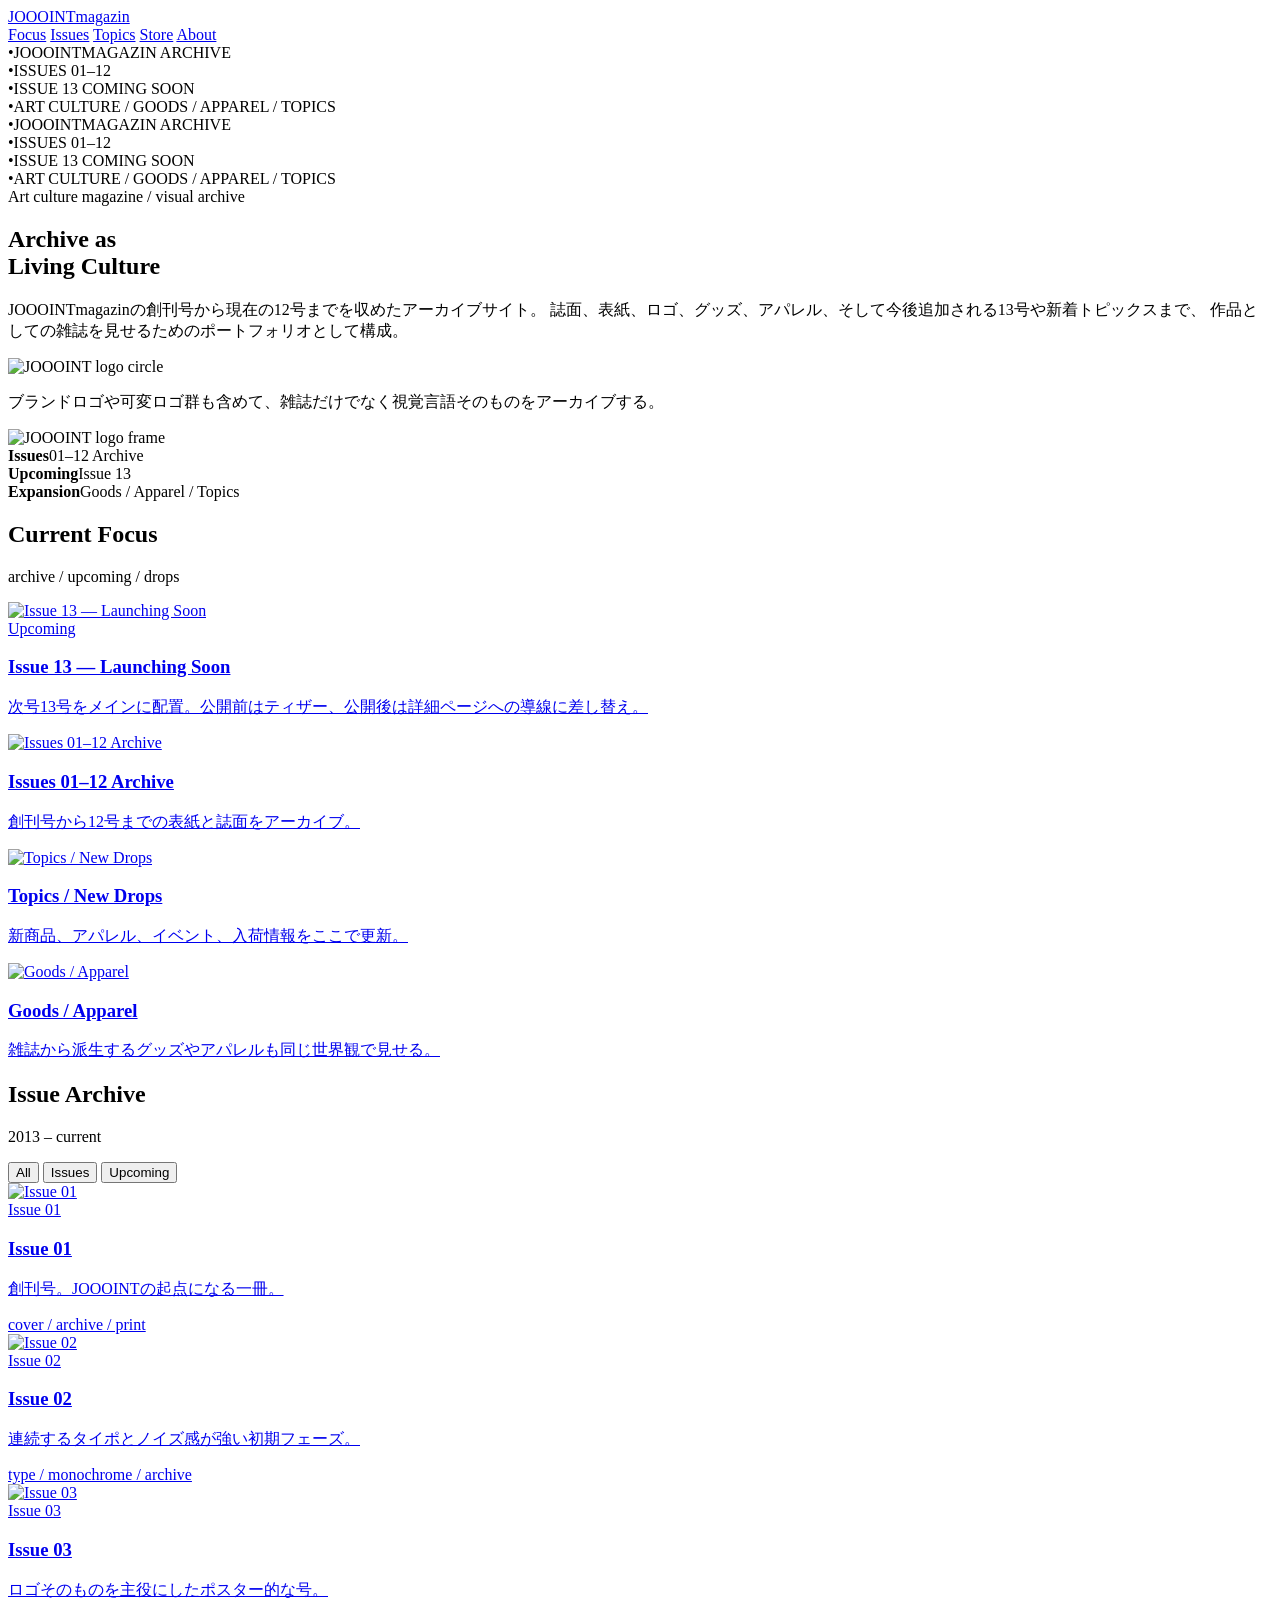
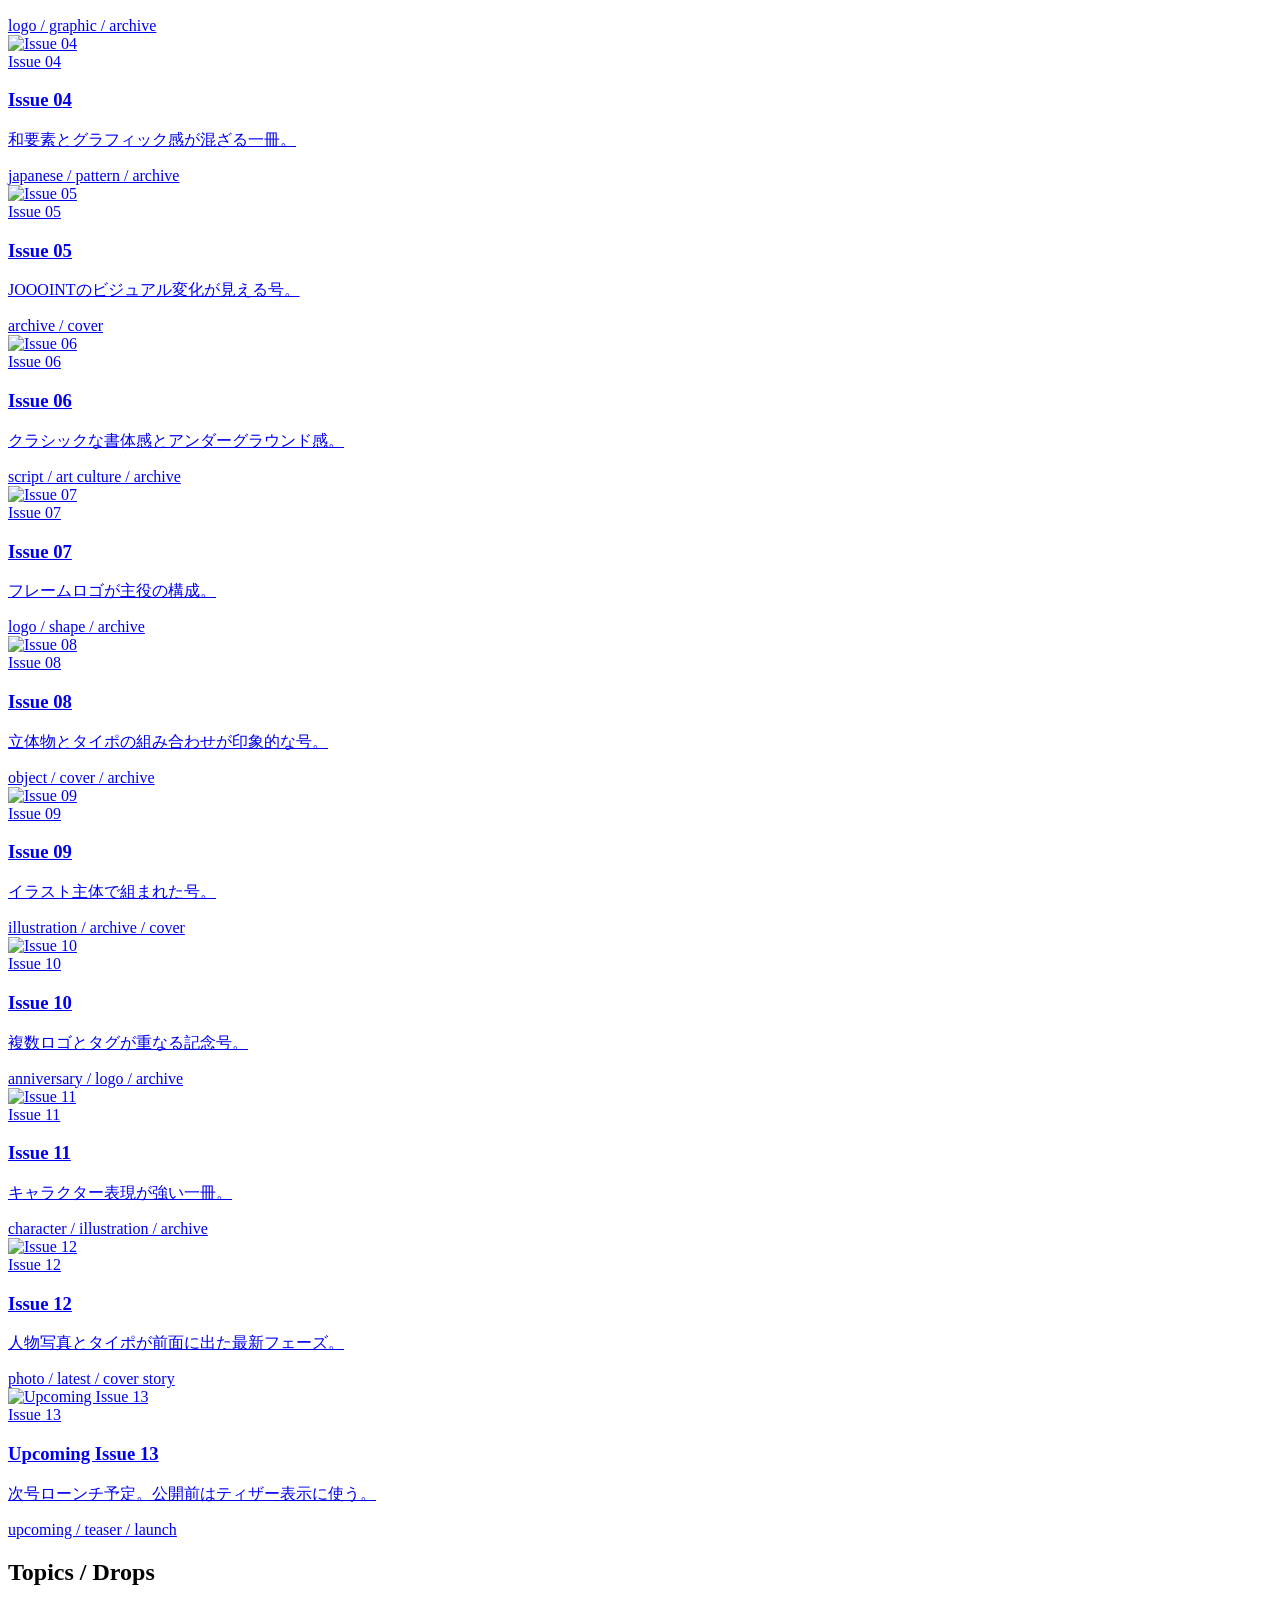
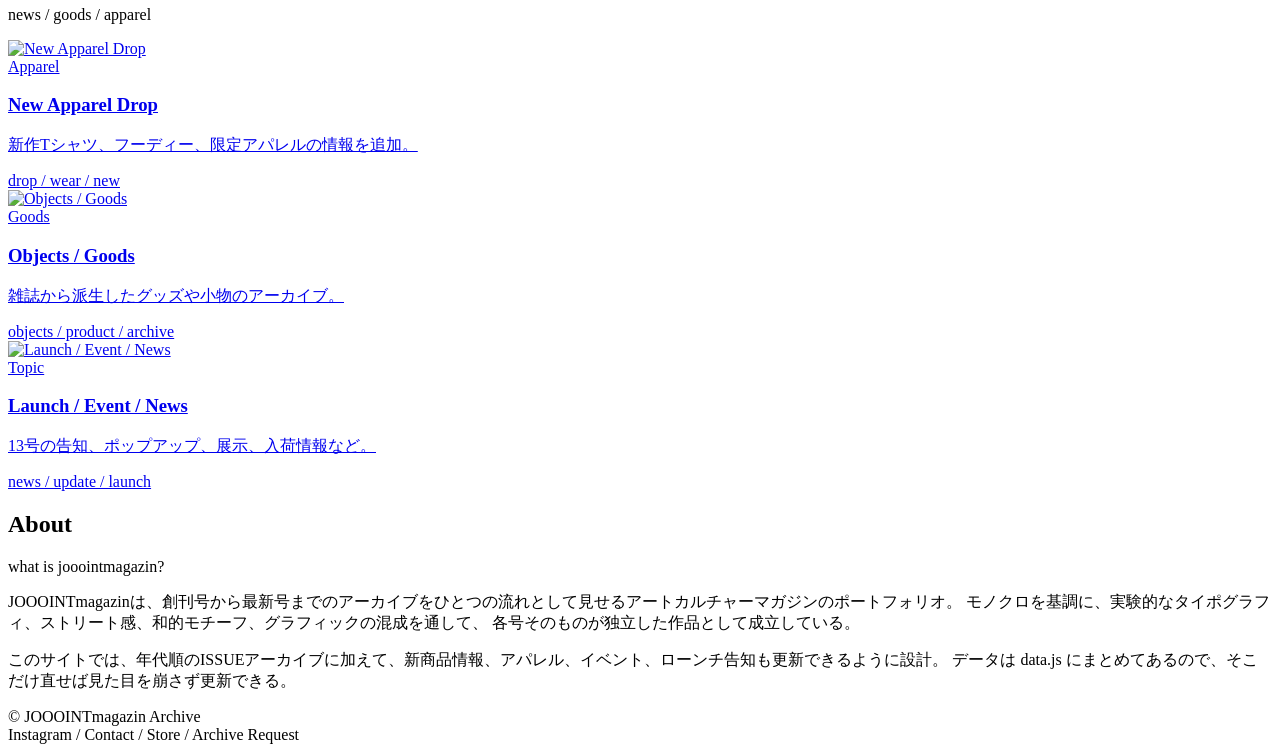
==== index.html @ 56cccdaa "Create index.html" ====
<!DOCTYPE html>
<html lang="ja">
<head>
  <meta charset="UTF-8" />
  <meta name="viewport" content="width=device-width, initial-scale=1.0" />
  <title>JOOOINTmagazin</title>
  <link rel="stylesheet" href="styles.css" />
</head>
<body>
  <div class="site-shell">
    <header>
      <div class="nav">
        <a href="index.html" class="logo-text">JOOOINTmagazin</a>
        <nav class="nav-links">
          <a href="#focus">Focus</a>
          <a href="#issues">Issues</a>
          <a href="#topics">Topics</a>
          <a href="store.html">Store</a>
          <a href="#about">About</a>
        </nav>
      </div>
    </header>

    <main id="top">
      <section class="ticker">
        <div class="ticker-track">
          <div class="ticker-item"><span>•</span>JOOOINTMAGAZIN ARCHIVE</div>
          <div class="ticker-item"><span>•</span>ISSUES 01–12</div>
          <div class="ticker-item"><span>•</span>ISSUE 13 COMING SOON</div>
          <div class="ticker-item"><span>•</span>ART CULTURE / GOODS / APPAREL / TOPICS</div>
          <div class="ticker-item"><span>•</span>JOOOINTMAGAZIN ARCHIVE</div>
          <div class="ticker-item"><span>•</span>ISSUES 01–12</div>
          <div class="ticker-item"><span>•</span>ISSUE 13 COMING SOON</div>
          <div class="ticker-item"><span>•</span>ART CULTURE / GOODS / APPAREL / TOPICS</div>
        </div>
      </section>

      <section class="hero reveal">
        <div>
          <div class="eyebrow">Art culture magazine / visual archive</div>
          <h1>Archive as<br>Living Culture</h1>
          <p>
            JOOOINTmagazinの創刊号から現在の12号までを収めたアーカイブサイト。
            誌面、表紙、ロゴ、グッズ、アパレル、そして今後追加される13号や新着トピックスまで、
            作品としての雑誌を見せるためのポートフォリオとして構成。
          </p>
        </div>

        <div class="hero-subgrid">
          <div class="panel">
            <img src="IMG_2910.JPG" alt="JOOOINT logo circle">
            <div class="panel-body">
              <p>ブランドロゴや可変ロゴ群も含めて、雑誌だけでなく視覚言語そのものをアーカイブする。</p>
            </div>
          </div>
          <div class="panel">
            <img src="IMG_9095.JPG" alt="JOOOINT logo frame">
            <div class="panel-meta">
              <div><strong>Issues</strong>01–12 Archive</div>
              <div><strong>Upcoming</strong>Issue 13</div>
              <div><strong>Expansion</strong>Goods / Apparel / Topics</div>
            </div>
          </div>
        </div>
      </section>

      <section class="section reveal" id="focus">
        <div class="section-head">
          <h2>Current Focus</h2>
          <p>archive / upcoming / drops</p>
        </div>
        <div class="focus-grid">
          <a class="feature-card" id="feature-card" href="#">
            <img id="feature-image" src="" alt="featured image">
            <div class="feature-overlay">
              <div class="tag" id="feature-tag"></div>
              <h3 id="feature-title"></h3>
              <p id="feature-text"></p>
            </div>
          </a>
          <div class="side-stack" id="focus-side"></div>
        </div>
      </section>

      <section class="section reveal" id="issues">
        <div class="section-head">
          <h2>Issue Archive</h2>
          <p>2013 – current</p>
        </div>
        <div class="controls" id="issue-filters"></div>
        <div class="card-grid" id="issues-grid"></div>
      </section>

      <section class="section reveal" id="topics">
        <div class="section-head">
          <h2>Topics / Drops</h2>
          <p>news / goods / apparel</p>
        </div>
        <div class="card-grid" id="topics-grid"></div>
      </section>

      <section class="section reveal" id="about">
        <div class="section-head">
          <h2>About</h2>
          <p>what is jooointmagazin?</p>
        </div>
        <div class="about-grid">
          <p>
            JOOOINTmagazinは、創刊号から最新号までのアーカイブをひとつの流れとして見せるアートカルチャーマガジンのポートフォリオ。
            モノクロを基調に、実験的なタイポグラフィ、ストリート感、和的モチーフ、グラフィックの混成を通して、
            各号そのものが独立した作品として成立している。
          </p>
          <p>
            このサイトでは、年代順のISSUEアーカイブに加えて、新商品情報、アパレル、イベント、ローンチ告知も更新できるように設計。
            データは data.js にまとめてあるので、そこだけ直せば見た目を崩さず更新できる。
          </p>
        </div>
      </section>
    </main>

    <footer class="footer">
      <div>© JOOOINTmagazin Archive</div>
      <div>Instagram / Contact / Store / Archive Request</div>
    </footer>
  </div>

  <script src="data.js"></script>
  <script>
    const issueFilters = [
      { label: 'All', value: 'all' },
      { label: 'Issues', value: 'issue' },
      { label: 'Upcoming', value: 'upcoming' }
    ];

    function createArchiveCard(item, type = 'issue') {
      const label = type === 'issue' ? `Issue ${item.no}` : item.label;
      return `
        <a class="archive-card" href="${item.link || '#'}">
          <img src="${item.image}" alt="${item.title}">
          <div class="text">
            <div class="eyeline">${label}</div>
            <h3>${item.title}</h3>
            <p>${item.description}</p>
            <div class="meta">${item.meta}</div>
          </div>
        </a>
      `;
    }

    function renderFeatured() {
      const feature = siteData.featured;
      document.getElementById('feature-card').href = feature.link || '#';
      document.getElementById('feature-image').src = feature.image;
      document.getElementById('feature-image').alt = feature.title;
      document.getElementById('feature-tag').textContent = feature.tag;
      document.getElementById('feature-title').textContent = feature.title;
      document.getElementById('feature-text').textContent = feature.text;

      document.getElementById('focus-side').innerHTML = siteData.focusCards.map(card => `
        <a class="mini-card" href="${card.link || '#'}">
          <img src="${card.image}" alt="${card.title}">
          <div>
            <h3>${card.title}</h3>
            <p>${card.text}</p>
          </div>
        </a>
      `).join('');
    }

    function renderFilters(active = 'all') {
      const wrap = document.getElementById('issue-filters');
      wrap.innerHTML = issueFilters.map(filter => `
        <button class="filter-btn ${filter.value === active ? 'active' : ''}" data-filter="${filter.value}">
          ${filter.label}
        </button>
      `).join('');

      wrap.querySelectorAll('.filter-btn').forEach(btn => {
        btn.addEventListener('click', () => {
          renderFilters(btn.dataset.filter);
          renderIssues(btn.dataset.filter);
        });
      });
    }

    function renderIssues(filter = 'all') {
      const grid = document.getElementById('issues-grid');
      const filtered = filter === 'all'
        ? siteData.issues
        : siteData.issues.filter(item => item.category === filter);
      grid.innerHTML = filtered.map(item => createArchiveCard(item, 'issue')).join('');
    }

    function renderTopics() {
      document.getElementById('topics-grid').innerHTML = siteData.topics
        .map(item => createArchiveCard(item, 'topic'))
        .join('');
    }

    function initReveal() {
      const reveals = document.querySelectorAll('.reveal');
      const observer = new IntersectionObserver((entries) => {
        entries.forEach(entry => {
          if (entry.isIntersecting) entry.target.classList.add('visible');
        });
      }, { threshold: 0.12 });
      reveals.forEach(el => observer.observe(el));
    }

    renderFeatured();
    renderFilters();
    renderIssues();
    renderTopics();
    initReveal();
  </script>
</body>
</html>
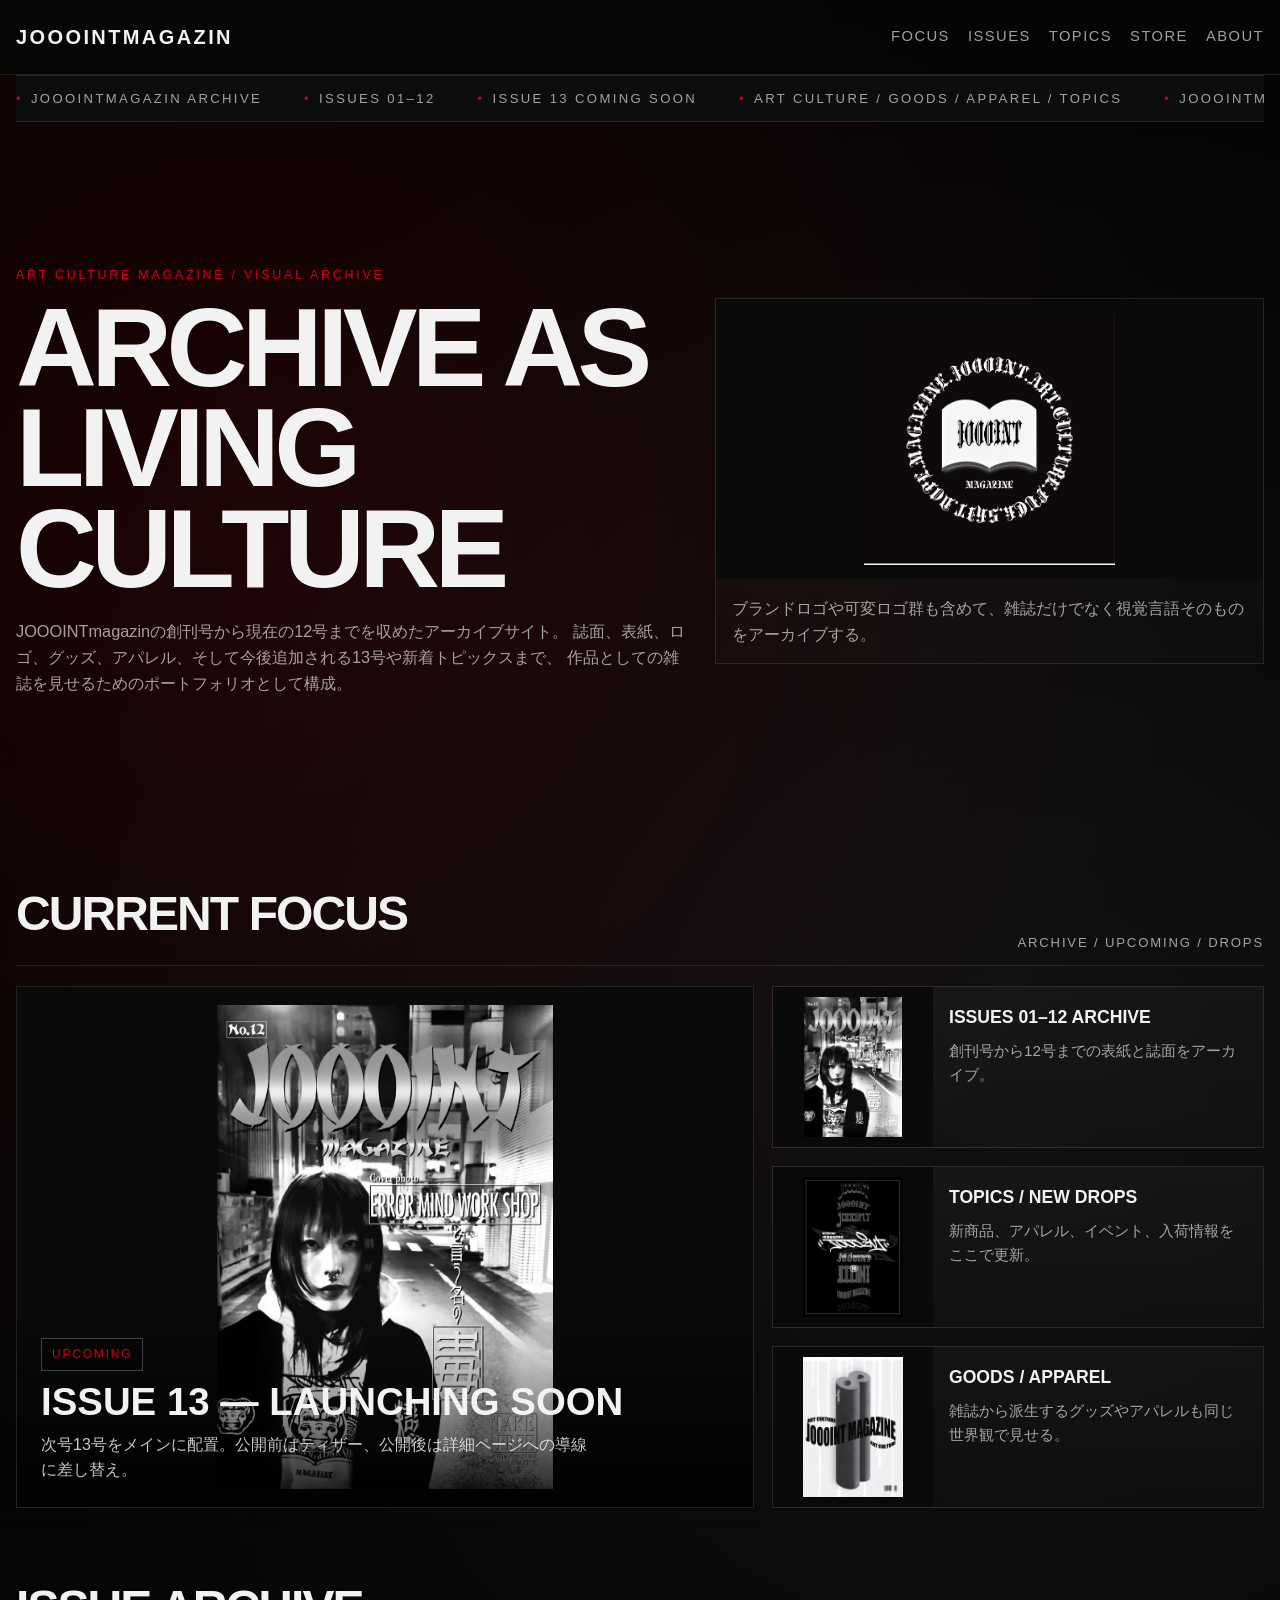
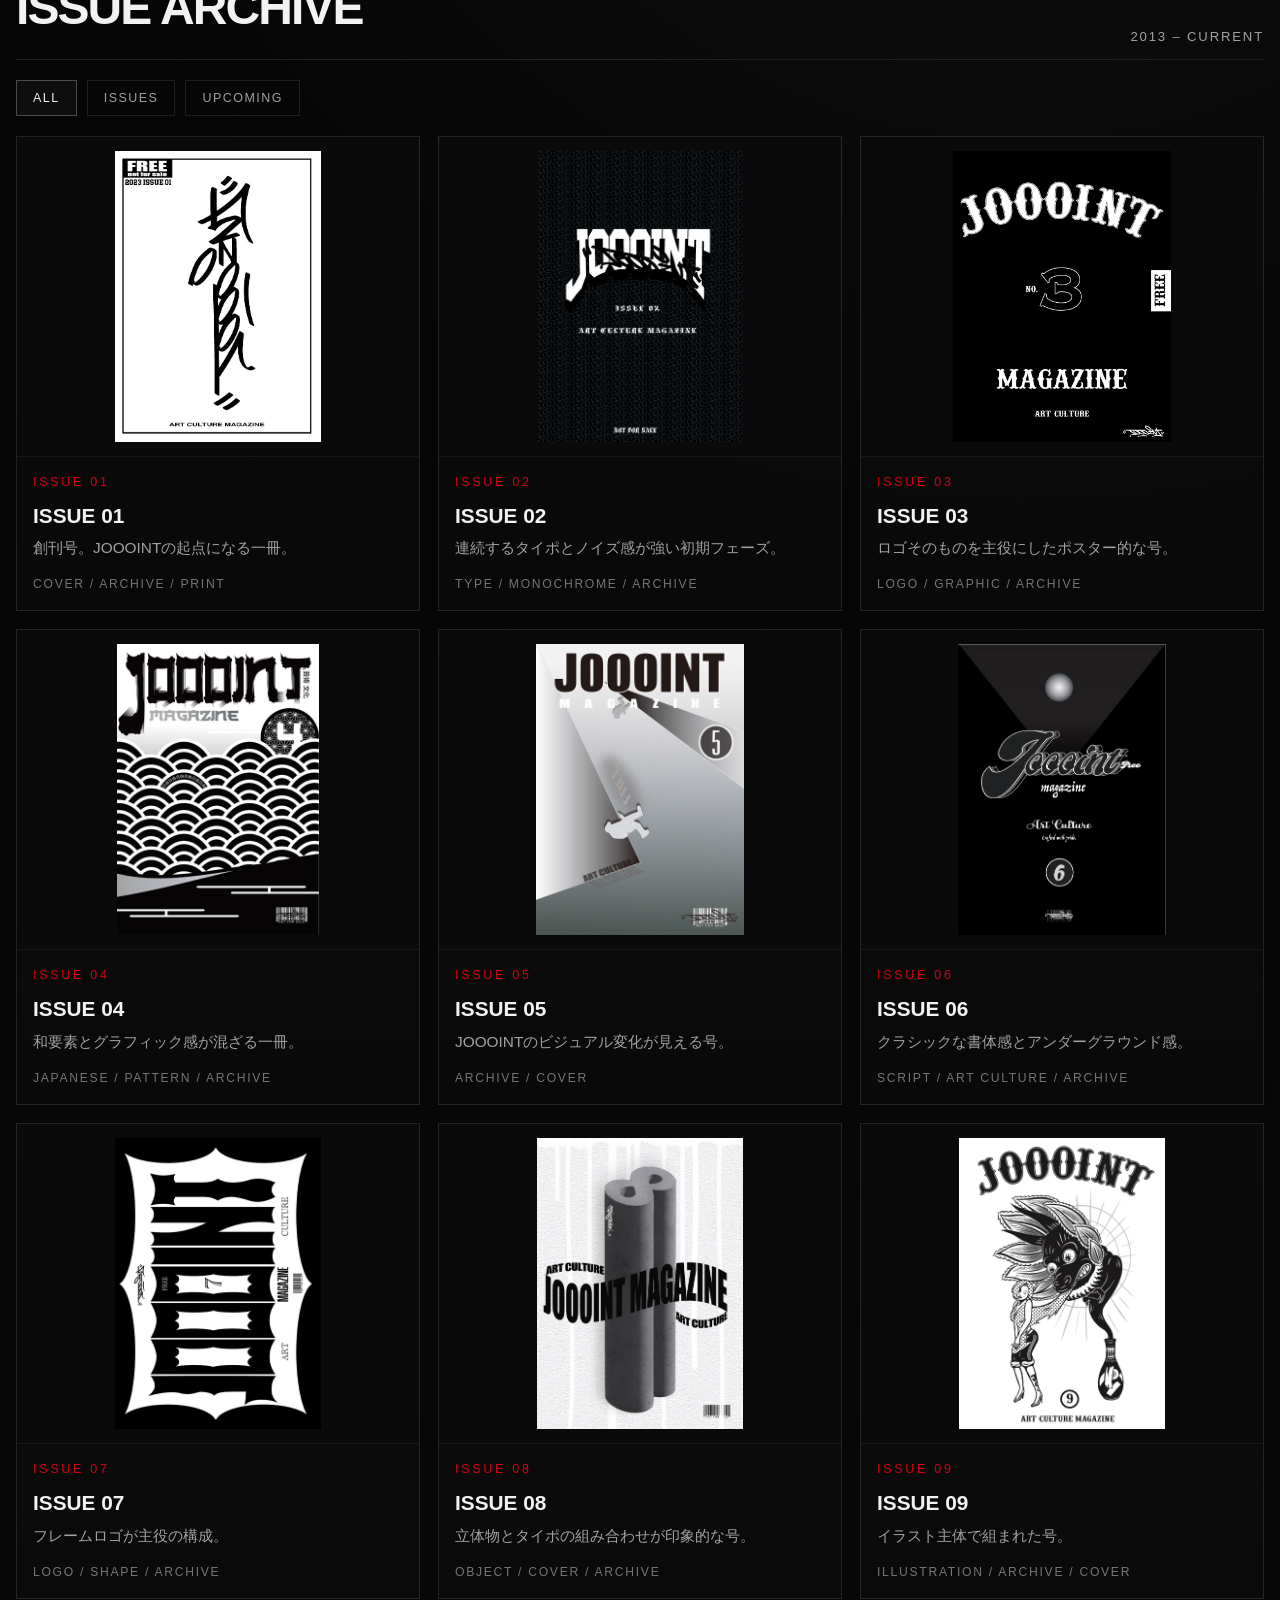
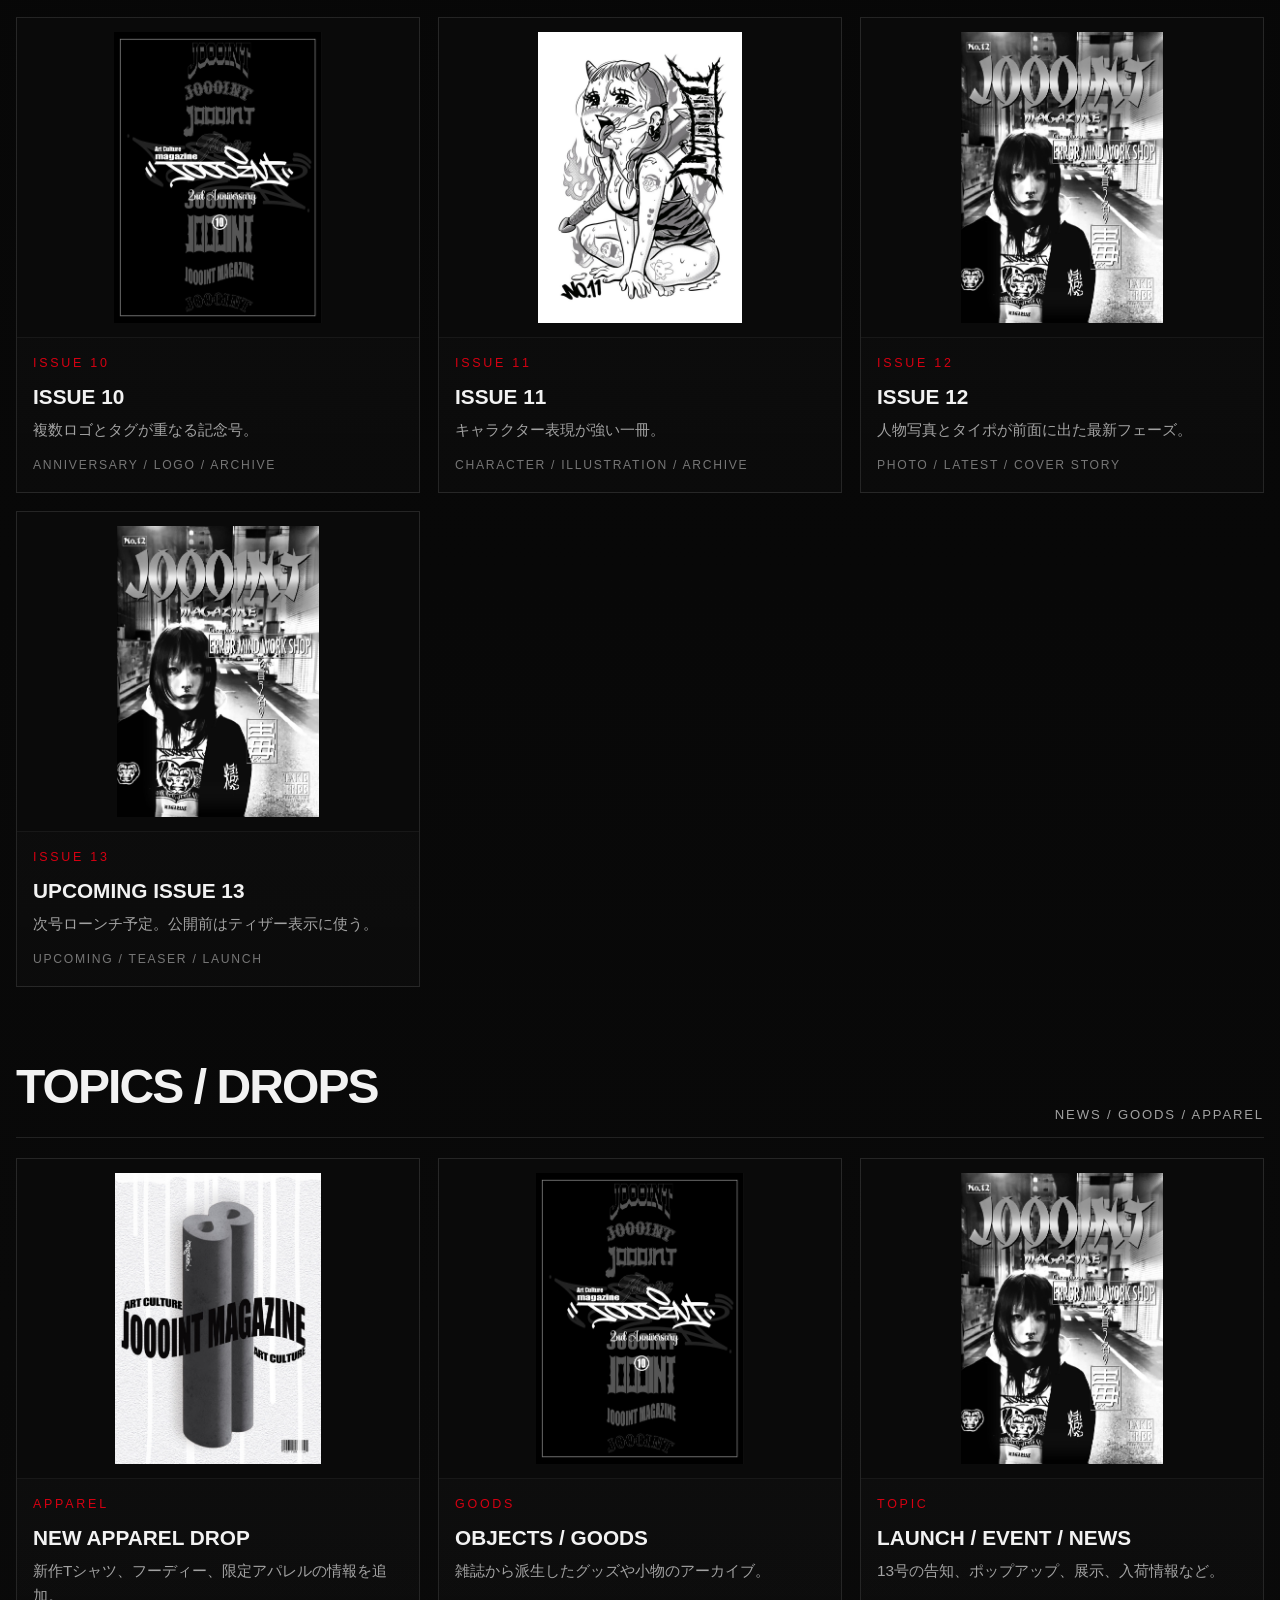
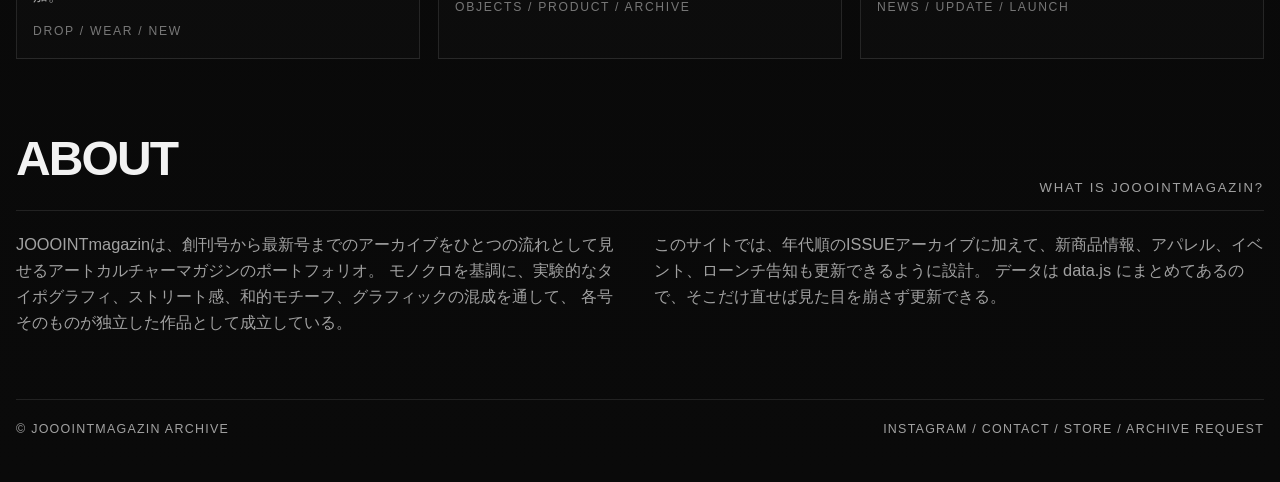
==== commit 7037cdfe: "Update index.html" ====
--- a/index.html
+++ b/index.html
@@ -53,14 +53,6 @@
               <p>ブランドロゴや可変ロゴ群も含めて、雑誌だけでなく視覚言語そのものをアーカイブする。</p>
             </div>
           </div>
-          <div class="panel">
-            <img src="IMG_9095.JPG" alt="JOOOINT logo frame">
-            <div class="panel-meta">
-              <div><strong>Issues</strong>01–12 Archive</div>
-              <div><strong>Upcoming</strong>Issue 13</div>
-              <div><strong>Expansion</strong>Goods / Apparel / Topics</div>
-            </div>
-          </div>
         </div>
       </section>
 
--- a/styles.css
+++ b/styles.css
@@ -0,0 +1,634 @@
+* {
+  box-sizing: border-box;
+  margin: 0;
+  padding: 0;
+}
+
+:root {
+  --bg: #070707;
+  --panel: #101010;
+  --panel-2: #151515;
+  --line: rgba(255,255,255,0.1);
+  --text: #f2f2f2;
+  --muted: rgba(255,255,255,0.62);
+  --accent: #d60012;
+}
+
+html {
+  scroll-behavior: smooth;
+}
+
+body {
+  font-family: Arial, Helvetica, sans-serif;
+  background:
+    radial-gradient(circle at 20% 10%, rgba(214,0,18,0.12), transparent 20%),
+    radial-gradient(circle at 80% 20%, rgba(255,255,255,0.05), transparent 25%),
+    linear-gradient(180deg, #030303 0%, #0a0a0a 100%);
+  color: var(--text);
+  line-height: 1.6;
+  overflow-x: hidden;
+}
+
+body::before {
+  content: "";
+  position: fixed;
+  inset: 0;
+  pointer-events: none;
+  background-image:
+    linear-gradient(rgba(255,255,255,0.02) 1px, transparent 1px),
+    linear-gradient(90deg, rgba(255,255,255,0.02) 1px, transparent 1px);
+  background-size: 28px 28px;
+  opacity: 0.22;
+}
+
+a {
+  color: inherit;
+  text-decoration: none;
+}
+
+img {
+  max-width: 100%;
+  display: block;
+}
+
+.site-shell {
+  position: relative;
+  z-index: 1;
+}
+
+header {
+  position: sticky;
+  top: 0;
+  z-index: 50;
+  backdrop-filter: blur(14px);
+  background: rgba(7,7,7,0.78);
+  border-bottom: 1px solid var(--line);
+}
+
+.nav {
+  width: min(1280px, calc(100% - 32px));
+  margin: 0 auto;
+  min-height: 74px;
+  display: flex;
+  align-items: center;
+  justify-content: space-between;
+  gap: 20px;
+}
+
+.logo-text {
+  font-size: 1.25rem;
+  font-weight: 800;
+  letter-spacing: 0.12em;
+  text-transform: uppercase;
+}
+
+.nav-links {
+  display: flex;
+  gap: 18px;
+  flex-wrap: wrap;
+}
+
+.nav-links a {
+  color: var(--muted);
+  font-size: 0.92rem;
+  text-transform: uppercase;
+  letter-spacing: 0.1em;
+  transition: color 0.25s ease;
+}
+
+.nav-links a:hover {
+  color: var(--text);
+}
+
+main,
+.store-content,
+.store-hero {
+  width: min(1280px, calc(100% - 32px));
+  margin: 0 auto;
+}
+
+.ticker {
+  overflow: hidden;
+  border-bottom: 1px solid var(--line);
+  border-top: 1px solid var(--line);
+  background: #0d0d0d;
+}
+
+.ticker-track {
+  display: flex;
+  gap: 42px;
+  width: max-content;
+  padding: 12px 0;
+  animation: tickerMove 28s linear infinite;
+}
+
+.ticker-item {
+  font-size: 0.82rem;
+  letter-spacing: 0.18em;
+  text-transform: uppercase;
+  color: var(--muted);
+  white-space: nowrap;
+}
+
+.ticker-item span {
+  color: var(--accent);
+  margin-right: 8px;
+}
+
+@keyframes tickerMove {
+  from { transform: translateX(0); }
+  to { transform: translateX(-50%); }
+}
+
+.hero {
+  min-height: 78vh;
+  display: grid;
+  grid-template-columns: 1.1fr 0.9fr;
+  gap: 28px;
+  align-items: center;
+  padding: 72px 0 56px;
+}
+
+.eyebrow,
+.eyeline,
+.product-kicker {
+  color: var(--accent);
+  font-size: 0.78rem;
+  letter-spacing: 0.22em;
+  text-transform: uppercase;
+  margin-bottom: 12px;
+}
+
+.hero h1,
+.store-hero h1 {
+  font-size: clamp(3rem, 9vw, 7rem);
+  line-height: 0.9;
+  letter-spacing: -0.05em;
+  text-transform: uppercase;
+  margin-bottom: 18px;
+}
+
+.hero p,
+.store-hero p,
+.about-grid p {
+  color: var(--muted);
+  max-width: 720px;
+  font-size: 1.02rem;
+}
+
+.hero-subgrid {
+  display: grid;
+  grid-template-columns: 1fr;
+  gap: 18px;
+}
+
+.panel,
+.archive-card,
+.feature-card,
+.mini-card {
+  background: linear-gradient(180deg, rgba(255,255,255,0.03), rgba(255,255,255,0.015));
+  border: 1px solid var(--line);
+  overflow: hidden;
+  position: relative;
+}
+
+.panel {
+  min-height: 280px;
+}
+
+.panel img {
+  width: 100%;
+  height: 280px;
+  object-fit: contain;
+  object-position: center;
+  background: #0a0a0a;
+  padding: 14px;
+}
+
+.panel-body,
+.panel-meta {
+  padding: 16px;
+}
+
+.panel-meta {
+  display: grid;
+  gap: 8px;
+  color: var(--muted);
+}
+
+.section {
+  padding: 52px 0 10px;
+}
+
+.section-head {
+  display: flex;
+  justify-content: space-between;
+  align-items: end;
+  gap: 16px;
+  margin-bottom: 20px;
+  border-bottom: 1px solid var(--line);
+  padding-bottom: 12px;
+}
+
+.section-head h2 {
+  font-size: clamp(1.8rem, 4vw, 3rem);
+  text-transform: uppercase;
+  letter-spacing: -0.04em;
+}
+
+.section-head p {
+  color: var(--muted);
+  text-transform: uppercase;
+  font-size: 0.82rem;
+  letter-spacing: 0.14em;
+}
+
+.focus-grid {
+  display: grid;
+  grid-template-columns: 1.2fr 0.8fr;
+  gap: 18px;
+}
+
+.feature-card {
+  min-height: 520px;
+  transform: translateY(0);
+  transition: transform 0.35s ease, border-color 0.35s ease;
+  display: block;
+  background: #0a0a0a;
+}
+
+.feature-card img {
+  width: 100%;
+  height: 520px;
+  object-fit: contain;
+  object-position: center;
+  background: #0a0a0a;
+  padding: 18px;
+}
+
+.feature-card:hover,
+.archive-card:hover,
+.mini-card:hover {
+  transform: translateY(-6px);
+  border-color: rgba(255,255,255,0.24);
+}
+
+.feature-overlay {
+  position: absolute;
+  inset: auto 0 0 0;
+  padding: 24px;
+  background: linear-gradient(180deg, transparent, rgba(0,0,0,0.9));
+}
+
+.feature-overlay h3 {
+  font-size: clamp(1.5rem, 3vw, 2.6rem);
+  line-height: 1;
+  margin-bottom: 10px;
+  text-transform: uppercase;
+}
+
+.feature-overlay p {
+  color: rgba(255,255,255,0.78);
+  max-width: 560px;
+}
+
+.tag {
+  display: inline-block;
+  margin-bottom: 12px;
+  padding: 6px 10px;
+  border: 1px solid rgba(255,255,255,0.24);
+  color: var(--accent);
+  font-size: 0.75rem;
+  letter-spacing: 0.15em;
+  text-transform: uppercase;
+  background: rgba(0,0,0,0.35);
+}
+
+.side-stack {
+  display: grid;
+  gap: 18px;
+}
+
+.mini-card {
+  min-height: 160px;
+  display: grid;
+  grid-template-columns: 160px 1fr;
+}
+
+.mini-card img {
+  width: 100%;
+  height: 160px;
+  object-fit: contain;
+  object-position: center;
+  background: #0a0a0a;
+  padding: 10px;
+}
+
+.mini-card div {
+  padding: 16px;
+}
+
+.mini-card h3 {
+  font-size: 1.1rem;
+  text-transform: uppercase;
+  margin-bottom: 8px;
+}
+
+.mini-card p {
+  color: var(--muted);
+  font-size: 0.95rem;
+}
+
+.controls {
+  display: flex;
+  gap: 10px;
+  flex-wrap: wrap;
+  margin-bottom: 20px;
+}
+
+.filter-btn {
+  background: transparent;
+  color: var(--muted);
+  border: 1px solid var(--line);
+  padding: 10px 16px;
+  cursor: pointer;
+  text-transform: uppercase;
+  letter-spacing: 0.12em;
+  font-size: 0.78rem;
+  transition: all 0.25s ease;
+}
+
+.filter-btn.active,
+.filter-btn:hover {
+  color: var(--text);
+  border-color: rgba(255,255,255,0.25);
+  background: rgba(255,255,255,0.04);
+}
+
+.card-grid {
+  display: grid;
+  grid-template-columns: repeat(3, minmax(0, 1fr));
+  gap: 18px;
+}
+
+.archive-card {
+  min-height: 460px;
+  transition: transform 0.35s ease, border-color 0.35s ease;
+  display: flex;
+  flex-direction: column;
+}
+
+.archive-card img {
+  width: 100%;
+  height: 320px;
+  object-fit: contain;
+  object-position: center;
+  background: #0a0a0a;
+  padding: 14px;
+  border-bottom: 1px solid rgba(255,255,255,0.06);
+}
+
+.archive-card .text {
+  padding: 16px;
+  flex: 1;
+}
+
+.archive-card h3 {
+  font-size: 1.3rem;
+  line-height: 1.05;
+  text-transform: uppercase;
+  margin-bottom: 10px;
+}
+
+.archive-card p {
+  color: var(--muted);
+  font-size: 0.96rem;
+  margin-bottom: 14px;
+}
+
+.meta {
+  color: rgba(255,255,255,0.44);
+  font-size: 0.76rem;
+  letter-spacing: 0.14em;
+  text-transform: uppercase;
+}
+
+.about-grid {
+  display: grid;
+  grid-template-columns: 1fr 1fr;
+  gap: 28px;
+  padding-bottom: 54px;
+}
+
+.store-hero {
+  padding: 74px 0 22px;
+}
+
+.store-content {
+  padding-bottom: 60px;
+}
+
+.footer {
+  width: min(1280px, calc(100% - 32px));
+  margin: 0 auto;
+  padding: 20px 0 42px;
+  border-top: 1px solid var(--line);
+  color: var(--muted);
+  display: flex;
+  justify-content: space-between;
+  gap: 16px;
+  flex-wrap: wrap;
+  text-transform: uppercase;
+  letter-spacing: 0.1em;
+  font-size: 0.78rem;
+}
+
+.reveal {
+  opacity: 0;
+  transform: translateY(24px);
+  transition: opacity 0.8s ease, transform 0.8s ease;
+}
+
+.reveal.visible {
+  opacity: 1;
+  transform: translateY(0);
+}
+
+.issue-page {
+  width: min(1100px, calc(100% - 32px));
+  margin: 0 auto;
+  padding: 54px 0 70px;
+}
+
+.issue-hero {
+  display: grid;
+  grid-template-columns: 0.95fr 1.05fr;
+  gap: 28px;
+  align-items: start;
+  margin-bottom: 40px;
+}
+
+.issue-hero-image {
+  border: 1px solid var(--line);
+  background: #0a0a0a;
+  overflow: hidden;
+}
+
+.issue-hero-image img {
+  width: 100%;
+  height: 680px;
+  object-fit: contain;
+  object-position: center;
+  background: #0a0a0a;
+  padding: 18px;
+}
+
+.issue-hero-copy h1 {
+  font-size: clamp(2.5rem, 7vw, 5rem);
+  line-height: 0.95;
+  text-transform: uppercase;
+  margin-bottom: 12px;
+}
+
+.issue-hero-copy .issue-meta-line {
+  display: flex;
+  gap: 12px;
+  flex-wrap: wrap;
+  color: var(--muted);
+  text-transform: uppercase;
+  letter-spacing: 0.12em;
+  font-size: 0.8rem;
+  margin-bottom: 20px;
+}
+
+.issue-body {
+  display: grid;
+  grid-template-columns: 1fr 320px;
+  gap: 28px;
+}
+
+.issue-text {
+  display: grid;
+  gap: 20px;
+}
+
+.issue-text-block {
+  border-top: 1px solid var(--line);
+  padding-top: 16px;
+}
+
+.issue-text-block h2 {
+  font-size: 1.2rem;
+  text-transform: uppercase;
+  margin-bottom: 10px;
+}
+
+.issue-text-block p {
+  color: var(--muted);
+}
+
+.issue-side {
+  display: grid;
+  gap: 16px;
+  align-content: start;
+}
+
+.issue-box {
+  border: 1px solid var(--line);
+  background: rgba(255,255,255,0.02);
+  padding: 16px;
+}
+
+.issue-box h3 {
+  font-size: 0.88rem;
+  letter-spacing: 0.16em;
+  text-transform: uppercase;
+  color: var(--accent);
+  margin-bottom: 10px;
+}
+
+.issue-box p,
+.issue-box li {
+  color: var(--muted);
+  font-size: 0.95rem;
+}
+
+.issue-box ul {
+  padding-left: 18px;
+}
+
+.back-link {
+  display: inline-block;
+  margin-bottom: 18px;
+  color: var(--muted);
+  text-transform: uppercase;
+  letter-spacing: 0.12em;
+  font-size: 0.8rem;
+}
+
+.back-link:hover {
+  color: var(--text);
+}
+
+@media (max-width: 1100px) {
+  .card-grid {
+    grid-template-columns: repeat(2, minmax(0, 1fr));
+  }
+
+  .hero,
+  .focus-grid,
+  .issue-hero,
+  .issue-body,
+  .about-grid {
+    grid-template-columns: 1fr;
+  }
+
+  .issue-hero-image img {
+    height: 560px;
+  }
+}
+
+@media (max-width: 720px) {
+  .nav {
+    padding: 14px 0;
+    align-items: start;
+    flex-direction: column;
+  }
+
+  .nav-links {
+    gap: 12px;
+  }
+
+  .mini-card {
+    grid-template-columns: 1fr;
+  }
+
+  .mini-card img {
+    height: 220px;
+  }
+
+  .card-grid {
+    grid-template-columns: 1fr;
+  }
+
+  .archive-card img {
+    height: 300px;
+  }
+
+  .feature-card {
+    min-height: 420px;
+  }
+
+  .feature-card img {
+    height: 420px;
+  }
+
+  .panel img {
+    height: 220px;
+  }
+
+  .issue-hero-image img {
+    height: 420px;
+    padding: 12px;
+  }
+}
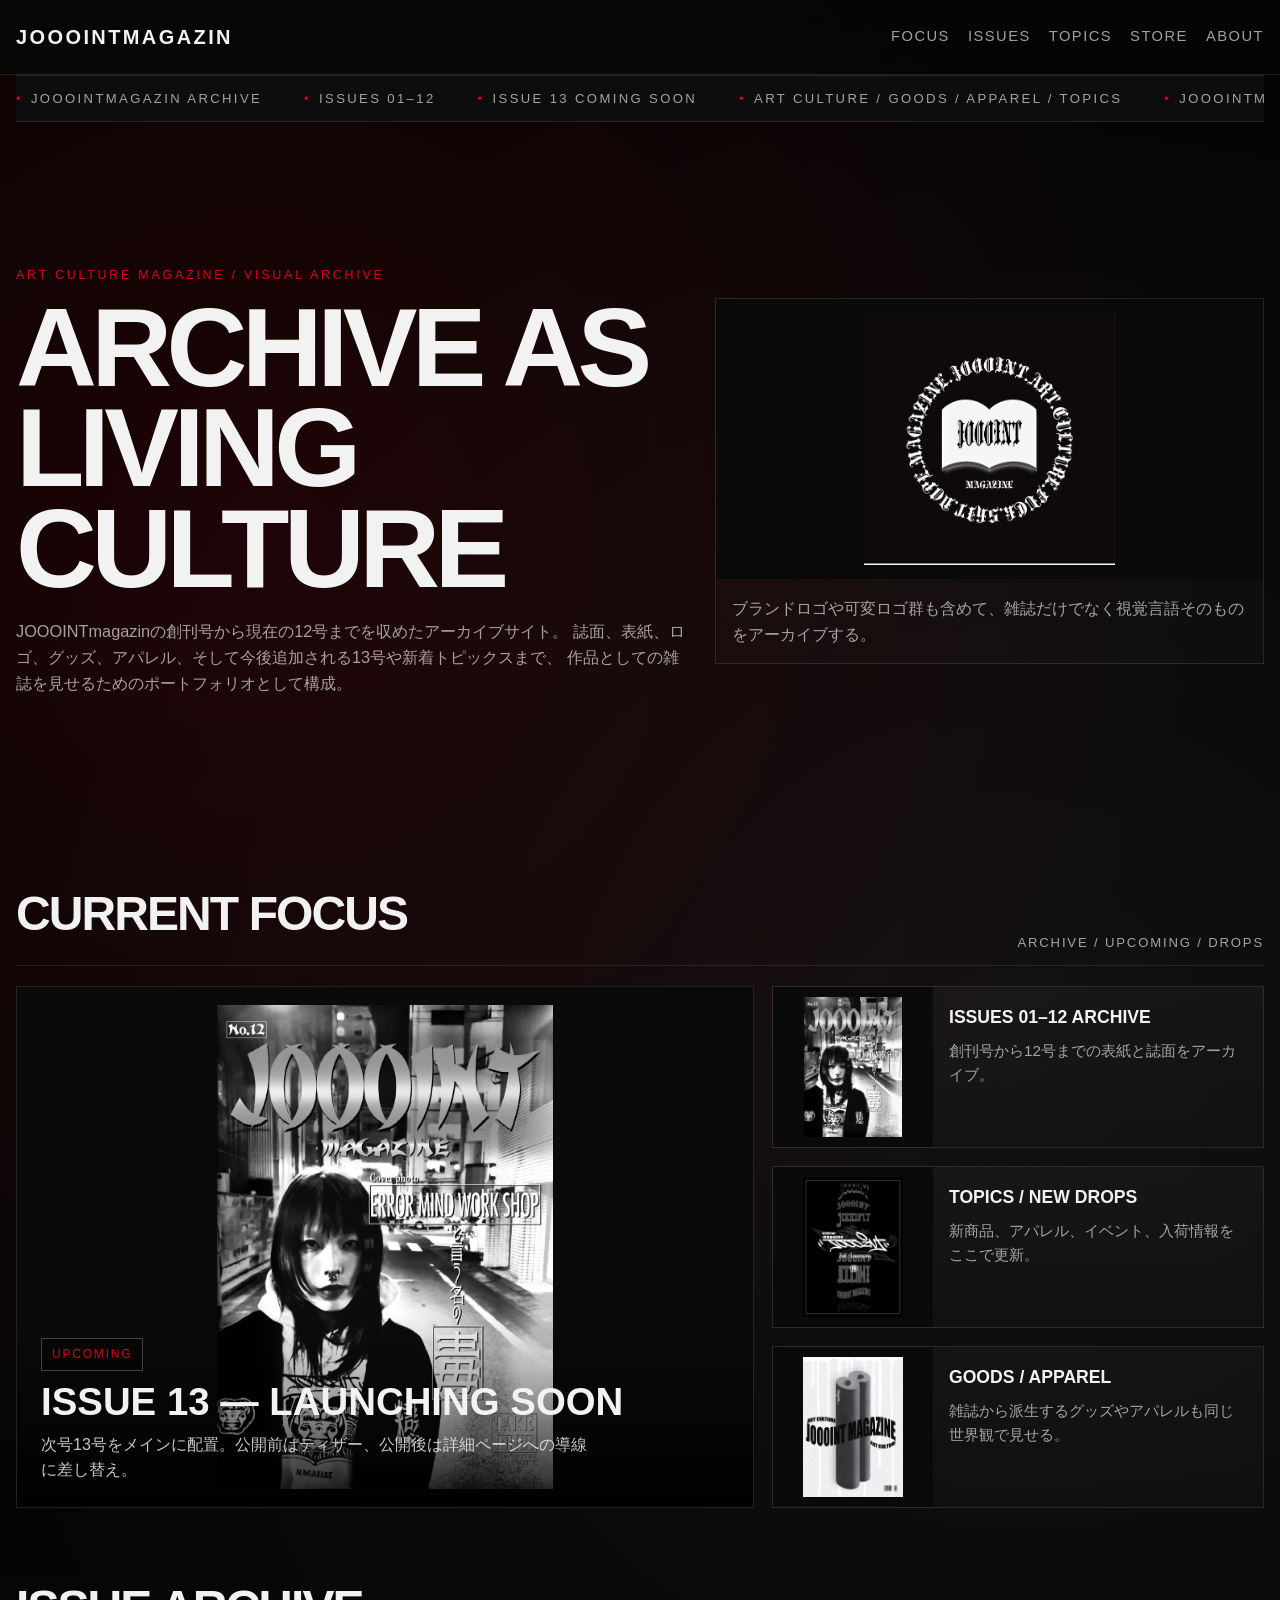
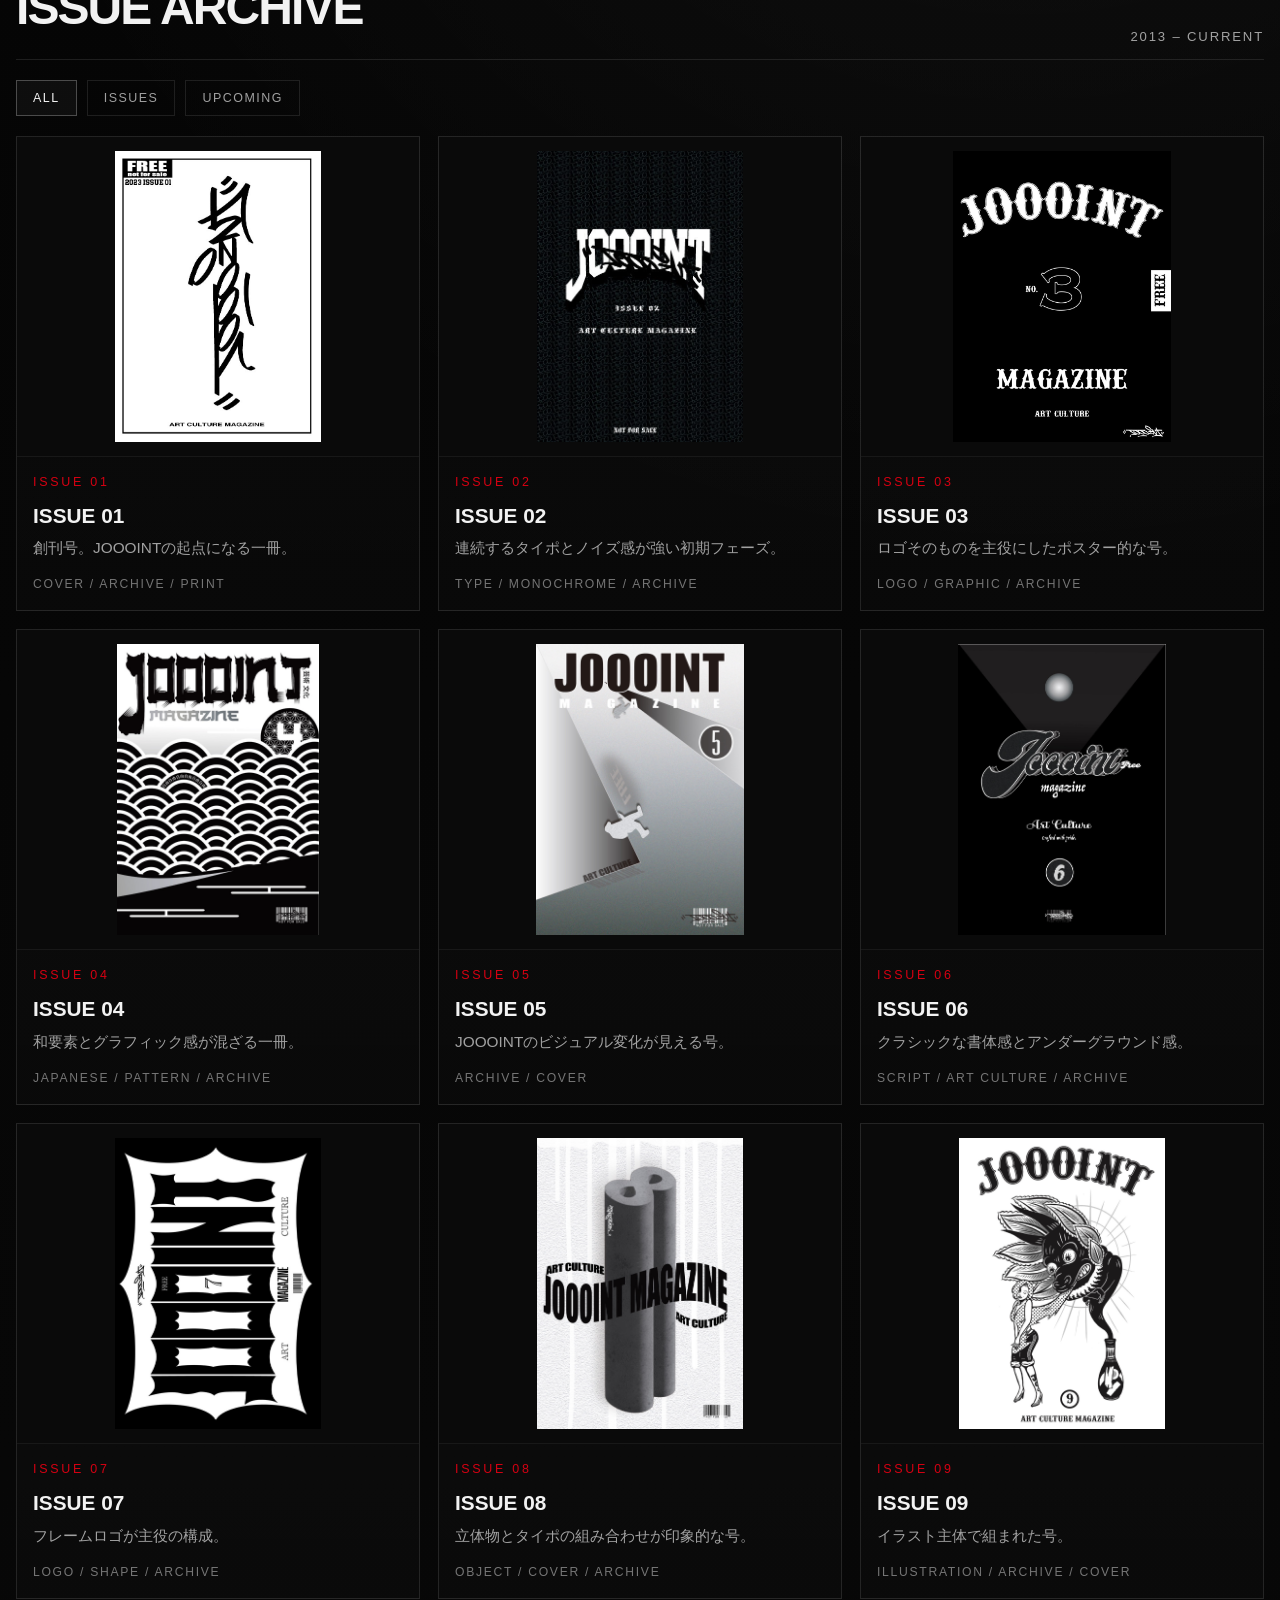
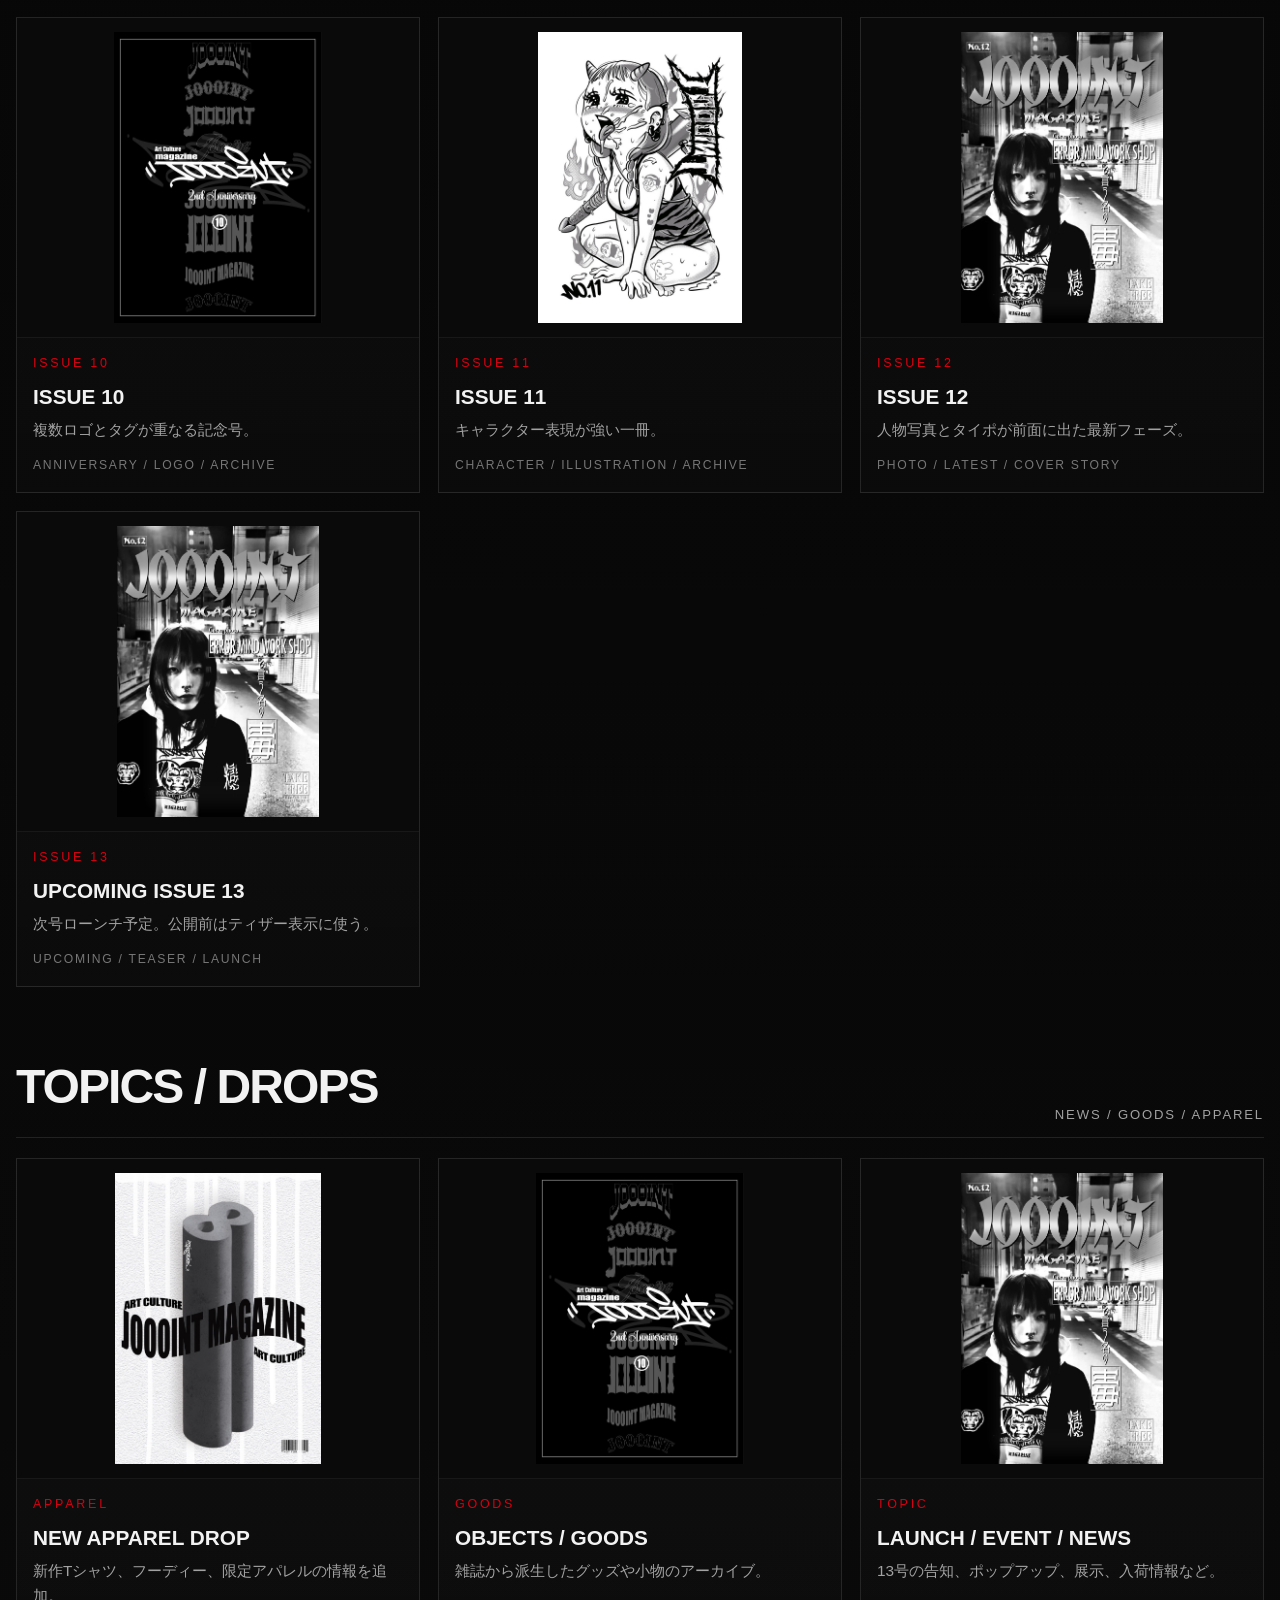
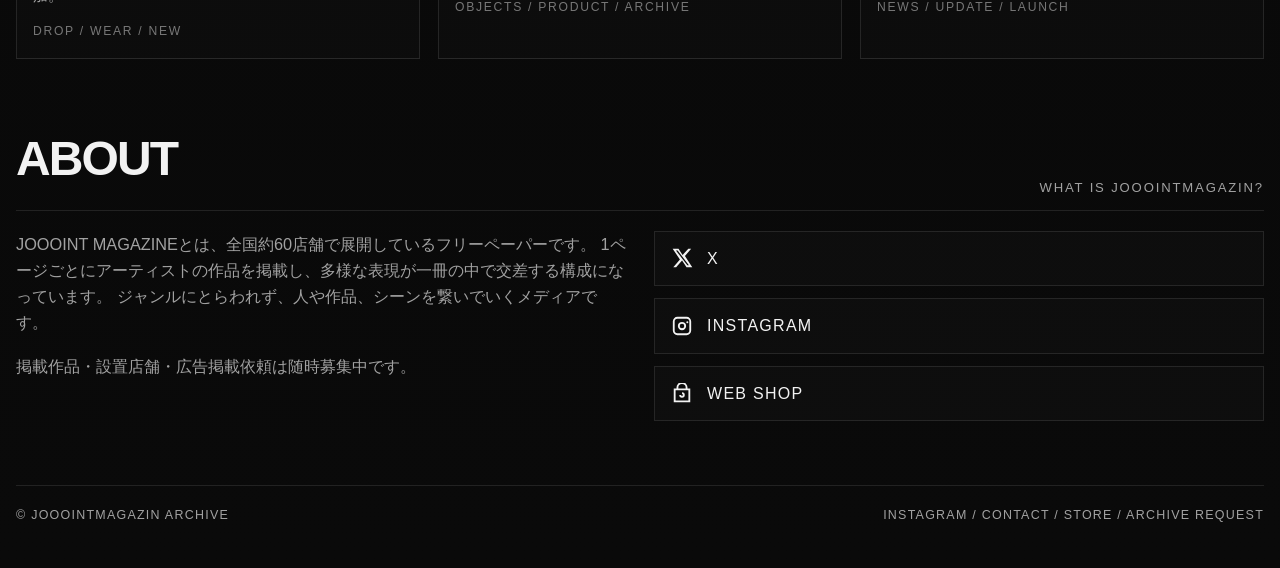
==== commit a98693a3: "Update index.html" ====
--- a/index.html
+++ b/index.html
@@ -91,23 +91,56 @@
         <div class="card-grid" id="topics-grid"></div>
       </section>
 
-      <section class="section reveal" id="about">
-        <div class="section-head">
-          <h2>About</h2>
-          <p>what is jooointmagazin?</p>
-        </div>
-        <div class="about-grid">
-          <p>
-            JOOOINTmagazinは、創刊号から最新号までのアーカイブをひとつの流れとして見せるアートカルチャーマガジンのポートフォリオ。
-            モノクロを基調に、実験的なタイポグラフィ、ストリート感、和的モチーフ、グラフィックの混成を通して、
-            各号そのものが独立した作品として成立している。
-          </p>
-          <p>
-            このサイトでは、年代順のISSUEアーカイブに加えて、新商品情報、アパレル、イベント、ローンチ告知も更新できるように設計。
-            データは data.js にまとめてあるので、そこだけ直せば見た目を崩さず更新できる。
-          </p>
-        </div>
-      </section>
+     <section class="section reveal" id="about">
+  <div class="section-head">
+    <h2>About</h2>
+    <p>what is jooointmagazin?</p>
+  </div>
+
+  <div class="about-grid">
+    <div>
+      <p>
+        JOOOINT MAGAZINEとは、全国約60店舗で展開しているフリーペーパーです。
+        1ページごとにアーティストの作品を掲載し、多様な表現が一冊の中で交差する構成になっています。
+        ジャンルにとらわれず、人や作品、シーンを繋いでいくメディアです。
+      </p>
+      <p style="margin-top: 18px;">
+        掲載作品・設置店舗・広告掲載依頼は随時募集中です。
+      </p>
+    </div>
+
+    <div class="about-side">
+      <div class="about-links">
+        <a href="https://x.com/JOOOINT_mag" target="_blank" rel="noopener noreferrer" class="social-link" aria-label="X">
+          <span class="social-icon">
+            <svg viewBox="0 0 24 24" aria-hidden="true">
+              <path d="M18.9 2H22l-6.77 7.74L23.2 22h-6.24l-4.89-7.4L5.6 22H2.5l7.24-8.28L1.8 2h6.4l4.42 6.76L18.9 2Zm-1.1 18h1.73L7.26 3.9H5.4L17.8 20Z"/>
+            </svg>
+          </span>
+          <span>X</span>
+        </a>
+
+        <a href="https://www.instagram.com/joooint_mag/" target="_blank" rel="noopener noreferrer" class="social-link" aria-label="Instagram">
+          <span class="social-icon">
+            <svg viewBox="0 0 24 24" aria-hidden="true">
+              <path d="M7 2h10a5 5 0 0 1 5 5v10a5 5 0 0 1-5 5H7a5 5 0 0 1-5-5V7a5 5 0 0 1 5-5Zm0 2a3 3 0 0 0-3 3v10a3 3 0 0 0 3 3h10a3 3 0 0 0 3-3V7a3 3 0 0 0-3-3H7Zm5 3.5A4.5 4.5 0 1 1 7.5 12 4.5 4.5 0 0 1 12 7.5Zm0 2A2.5 2.5 0 1 0 14.5 12 2.5 2.5 0 0 0 12 9.5ZM17.8 6.7a1.1 1.1 0 1 1-1.1 1.1 1.1 1.1 0 0 1 1.1-1.1Z"/>
+            </svg>
+          </span>
+          <span>Instagram</span>
+        </a>
+
+        <a href="YOUR_SHOP_URL" target="_blank" rel="noopener noreferrer" class="social-link" aria-label="Web Shop">
+          <span class="social-icon">
+            <svg viewBox="0 0 24 24" aria-hidden="true">
+              <path d="M6 6V5a6 6 0 1 1 12 0v1h3v15H3V6h3Zm2 0h8V5a4 4 0 1 0-8 0v1Zm-3 2v11h14V8H5Zm7 2a3 3 0 1 1-3 3h2a1 1 0 1 0 1-1V10Z"/>
+            </svg>
+          </span>
+          <span>Web Shop</span>
+        </a>
+      </div>
+    </div>
+  </div>
+</section>
     </main>
 
     <footer class="footer">
--- a/styles.css
+++ b/styles.css
@@ -632,3 +632,53 @@
     padding: 12px;
   }
 }
+.about-side {
+  display: flex;
+  align-items: flex-start;
+  justify-content: flex-end;
+}
+
+.about-links {
+  width: 100%;
+  display: grid;
+  gap: 12px;
+}
+
+.social-link {
+  display: flex;
+  align-items: center;
+  gap: 14px;
+  padding: 14px 16px;
+  border: 1px solid var(--line);
+  background: rgba(255,255,255,0.02);
+  transition: transform 0.25s ease, border-color 0.25s ease, background 0.25s ease;
+  text-transform: uppercase;
+  letter-spacing: 0.08em;
+}
+
+.social-link:hover {
+  transform: translateY(-3px);
+  border-color: rgba(255,255,255,0.24);
+  background: rgba(255,255,255,0.04);
+}
+
+.social-icon {
+  width: 22px;
+  height: 22px;
+  display: inline-flex;
+  align-items: center;
+  justify-content: center;
+  flex: 0 0 22px;
+}
+
+.social-icon svg {
+  width: 22px;
+  height: 22px;
+  fill: currentColor;
+}
+
+@media (max-width: 1100px) {
+  .about-side {
+    justify-content: flex-start;
+  }
+}
